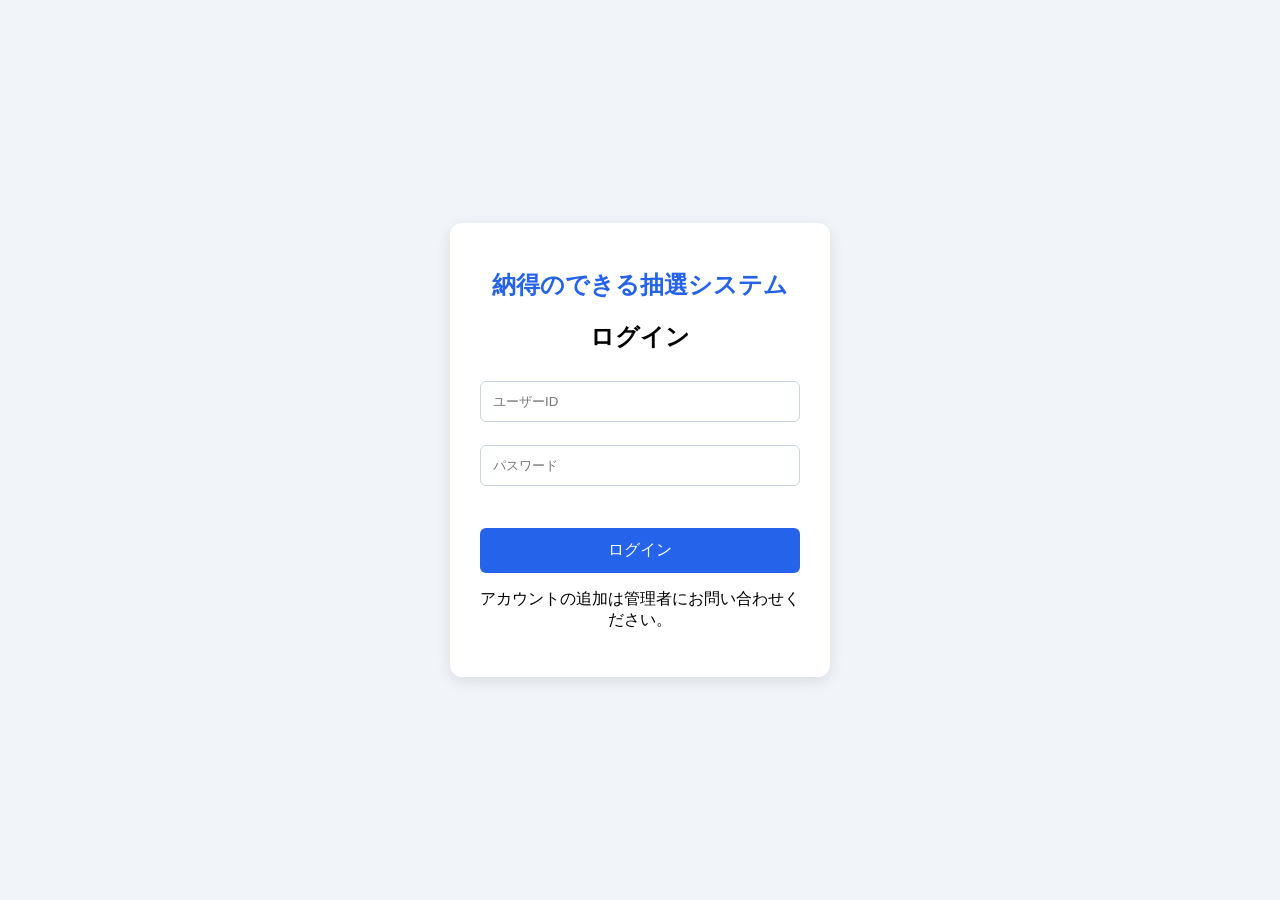
==== frontend/index.html @ e5bc6473 "Add role-based admin management screens" ====
<!DOCTYPE html>
<html lang="ja">
<head>
    <meta charset="UTF-8">
    <title>ログインページ</title>

    <style>
        body {
            font-family: sans-serif;
            background-color: #f1f5f9;
            display: flex;
            justify-content: center;
            align-items: center;
            min-height: 100vh;
            margin: 0;
        }

        .login-box {
            background-color: white;
            width: 320px;
            padding: 30px;
            border-radius: 12px;
            box-shadow: 0 4px 15px rgba(0,0,0,0.1);
            text-align: center;
        }

        h1 {
            color: #2563eb;
            font-size: 24px;
        }

        input {
            width: 100%;
            padding: 12px;
            margin: 8px 0 15px;
            box-sizing: border-box;
            border: 1px solid #cbd5e1;
            border-radius: 6px;
        }

        button {
            width: 100%;
            padding: 12px;
            background-color: #2563eb;
            color: white;
            border: none;
            border-radius: 6px;
            font-size: 16px;
            cursor: pointer;
        }

        button:hover {
            background-color: #1d4ed8;
        }

        button:disabled {
            background-color: #94a3b8;
            cursor: wait;
        }

        .error {
            color: #dc2626;
            font-size: 14px;
            min-height: 1.2em;
            margin: 0 0 10px;
        }
    </style>
</head>

<body>

    <div class="login-box">

        <h1>納得のできる抽選システム</h1>

        <h2>ログイン</h2>

        <form id="login-form">
            <input type="text"
                   id="login-id"
                   name="login_id"
                   placeholder="ユーザーID"
                   autocomplete="username"
                   required>

            <input type="password"
                   id="password"
                   name="password"
                   placeholder="パスワード"
                   autocomplete="current-password"
                   required>

            <p id="error" class="error" role="alert"></p>

            <button type="submit" id="login-button">ログイン</button>
        </form>

        <p>アカウントの追加は管理者にお問い合わせください。</p>

    </div>

    <script>
        const destination = (me) => me.role === "admin" ? "/admin.html" : "/home.html";

        // Already logged in: skip the form
        fetch("/api/me").then(async (response) => {
            if (response.ok) location.replace(destination(await response.json()));
        });

        const form = document.getElementById("login-form");
        const error = document.getElementById("error");
        const button = document.getElementById("login-button");

        form.addEventListener("submit", async (event) => {
            event.preventDefault();
            error.textContent = "";
            button.disabled = true;
            try {
                const response = await fetch("/api/login", {
                    method: "POST",
                    headers: { "Content-Type": "application/json" },
                    body: JSON.stringify({
                        login_id: document.getElementById("login-id").value,
                        password: document.getElementById("password").value,
                    }),
                });
                if (response.ok) {
                    const meResponse = await fetch("/api/me");
                    if (!meResponse.ok) throw new Error("ログイン情報を取得できませんでした");
                    location.replace(destination(await meResponse.json()));
                    return;
                }
                const body = await response.json().catch(() => ({}));
                error.textContent = typeof body.detail === "string"
                    ? body.detail
                    : "ログインに失敗しました";
            } catch {
                error.textContent = "サーバーに接続できませんでした";
            }
            button.disabled = false;
        });
    </script>

</body>
</html>
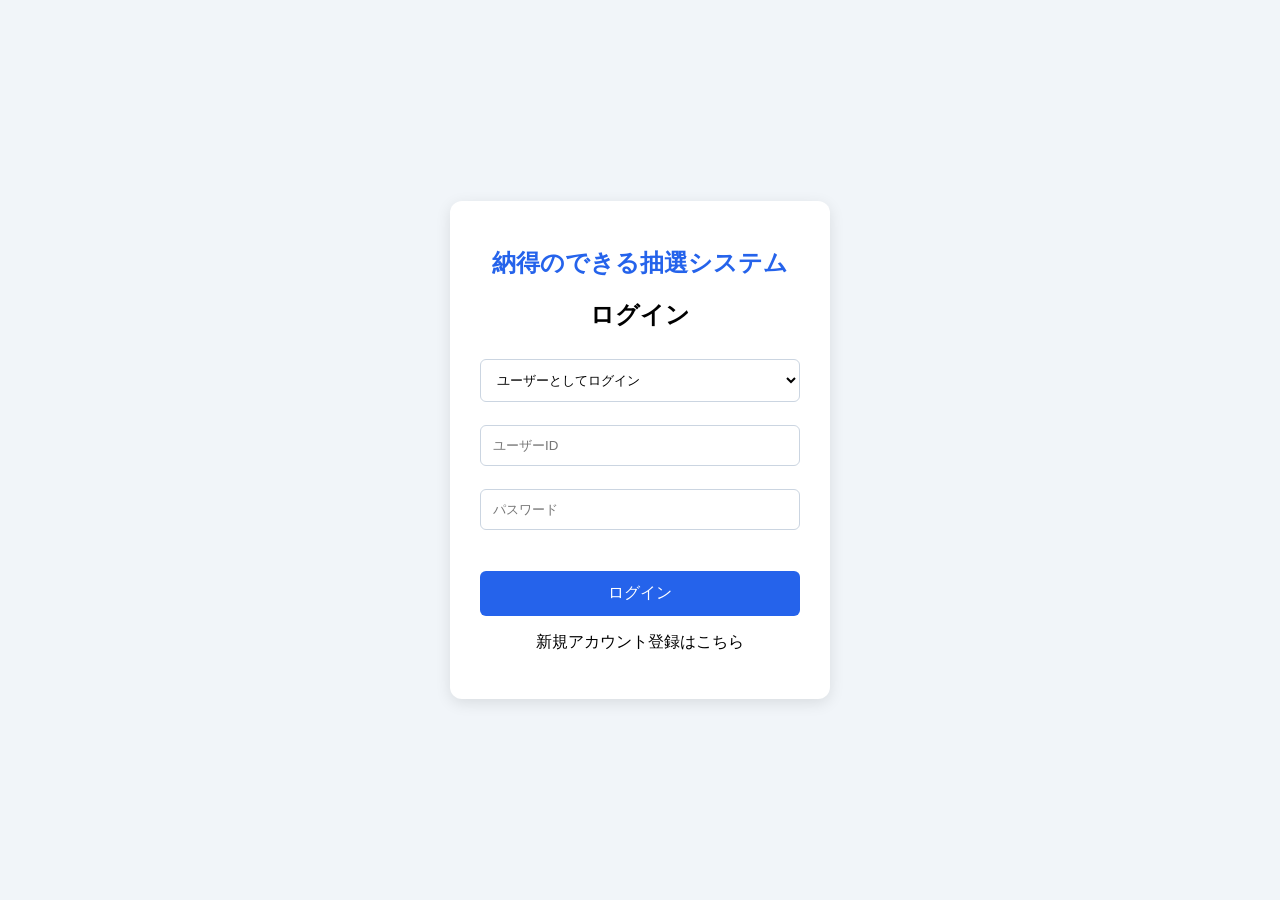
==== commit a387fc38: "Merge e7c4f73886d45cab35283e16dee71cd94962543e into 3aba3e90a8a43681ca7be328d74f28a2cfdabd09" ====
--- a/frontend/index.html
+++ b/frontend/index.html
@@ -38,6 +38,16 @@
             border-radius: 6px;
         }
 
+        select {
+            width: 100%;
+            padding: 12px;
+            margin: 8px 0 15px;
+            box-sizing: border-box;
+            border: 1px solid #cbd5e1;
+            border-radius: 6px;
+            background: white;
+        }
+
         button {
             width: 100%;
             padding: 12px;
@@ -76,6 +86,10 @@
         <h2>ログイン</h2>
 
         <form id="login-form">
+            <select id="role" name="role" aria-label="ログイン種別">
+                <option value="user">ユーザーとしてログイン</option>
+                <option value="admin">管理者としてログイン</option>
+            </select>
             <input type="text"
                    id="login-id"
                    name="login_id"
@@ -95,16 +109,19 @@
             <button type="submit" id="login-button">ログイン</button>
         </form>
 
-        <p>アカウントの追加は管理者にお問い合わせください。</p>
+        <p>新規アカウント登録はこちら</p>
 
     </div>
 
     <script>
-        const destination = (me) => me.role === "admin" ? "/admin.html" : "/home.html";
+        const destinationFor = (role) => role === "admin" ? "/admin.html" : "/home.html";
 
         // Already logged in: skip the form
         fetch("/api/me").then(async (response) => {
-            if (response.ok) location.replace(destination(await response.json()));
+            if (response.ok) {
+                const me = await response.json();
+                location.replace(destinationFor(me.role));
+            }
         });
 
         const form = document.getElementById("login-form");
@@ -122,12 +139,11 @@
                     body: JSON.stringify({
                         login_id: document.getElementById("login-id").value,
                         password: document.getElementById("password").value,
+                        role: document.getElementById("role").value,
                     }),
                 });
                 if (response.ok) {
-                    const meResponse = await fetch("/api/me");
-                    if (!meResponse.ok) throw new Error("ログイン情報を取得できませんでした");
-                    location.replace(destination(await meResponse.json()));
+                    location.replace(destinationFor(document.getElementById("role").value));
                     return;
                 }
                 const body = await response.json().catch(() => ({}));
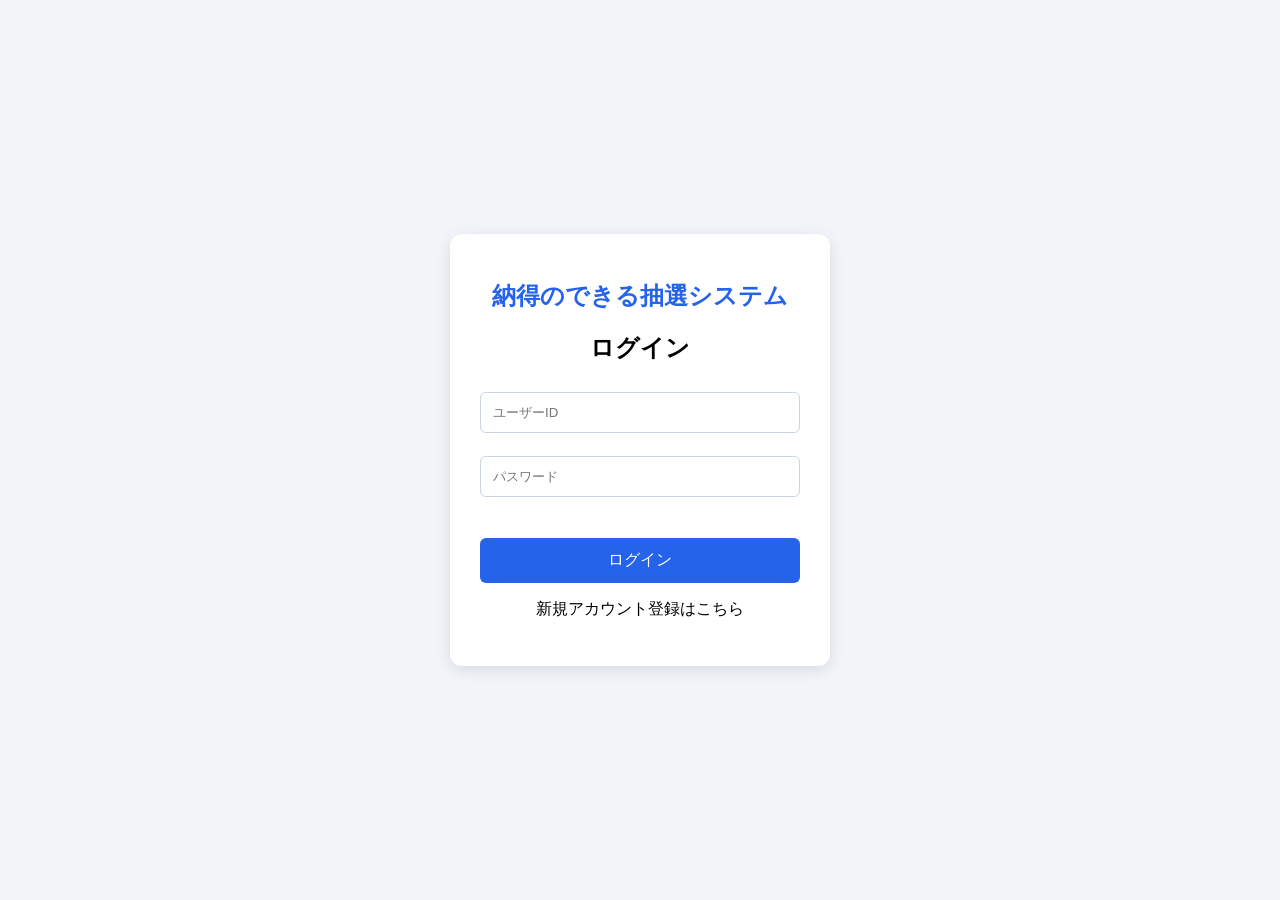
==== commit b9754e45: "changed what `make reset` does, and added better website URL logging on startup" ====
--- a/frontend/index.html
+++ b/frontend/index.html
@@ -38,16 +38,6 @@
             border-radius: 6px;
         }
 
-        select {
-            width: 100%;
-            padding: 12px;
-            margin: 8px 0 15px;
-            box-sizing: border-box;
-            border: 1px solid #cbd5e1;
-            border-radius: 6px;
-            background: white;
-        }
-
         button {
             width: 100%;
             padding: 12px;
@@ -86,10 +76,6 @@
         <h2>ログイン</h2>
 
         <form id="login-form">
-            <select id="role" name="role" aria-label="ログイン種別">
-                <option value="user">ユーザーとしてログイン</option>
-                <option value="admin">管理者としてログイン</option>
-            </select>
             <input type="text"
                    id="login-id"
                    name="login_id"
@@ -114,14 +100,11 @@
     </div>
 
     <script>
-        const destinationFor = (role) => role === "admin" ? "/admin.html" : "/home.html";
+        const HOME = "/home.html";
 
-        // Already logged in: skip the form
-        fetch("/api/me").then(async (response) => {
-            if (response.ok) {
-                const me = await response.json();
-                location.replace(destinationFor(me.role));
-            }
+        // ログイン済みならフォームを飛ばしてマイページへ
+        fetch("/api/me").then((response) => {
+            if (response.ok) location.replace(HOME);
         });
 
         const form = document.getElementById("login-form");
@@ -139,11 +122,10 @@
                     body: JSON.stringify({
                         login_id: document.getElementById("login-id").value,
                         password: document.getElementById("password").value,
-                        role: document.getElementById("role").value,
                     }),
                 });
                 if (response.ok) {
-                    location.replace(destinationFor(document.getElementById("role").value));
+                    location.replace(HOME);
                     return;
                 }
                 const body = await response.json().catch(() => ({}));
@@ -158,4 +140,4 @@
     </script>
 
 </body>
-</html>
+</html>
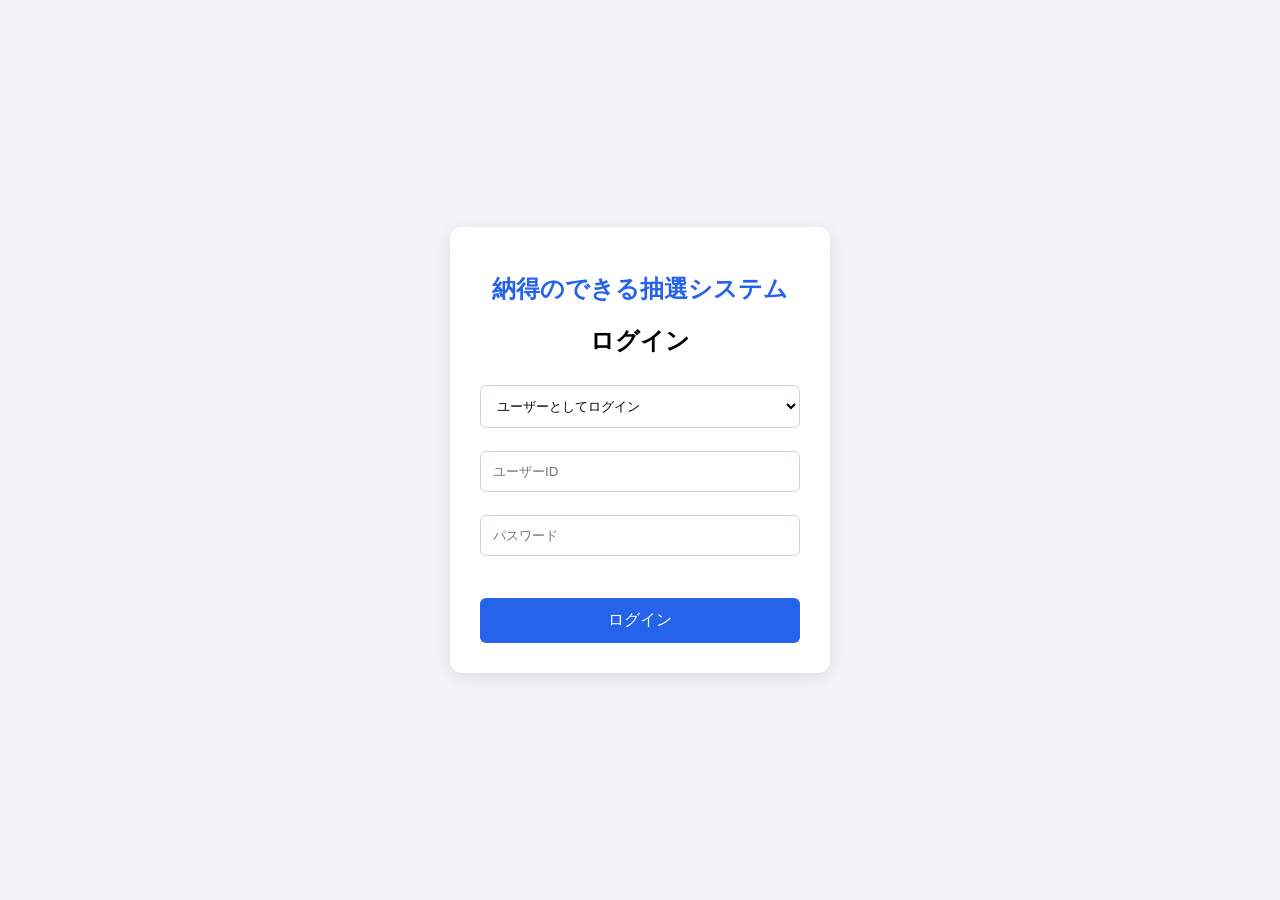
==== commit f556f7bb: "Remove signup prompt from login page" ====
--- a/frontend/index.html
+++ b/frontend/index.html
@@ -38,6 +38,16 @@
             border-radius: 6px;
         }
 
+        select {
+            width: 100%;
+            padding: 12px;
+            margin: 8px 0 15px;
+            box-sizing: border-box;
+            border: 1px solid #cbd5e1;
+            border-radius: 6px;
+            background: white;
+        }
+
         button {
             width: 100%;
             padding: 12px;
@@ -76,6 +86,10 @@
         <h2>ログイン</h2>
 
         <form id="login-form">
+            <select id="role" name="role" aria-label="ログイン種別">
+                <option value="user">ユーザーとしてログイン</option>
+                <option value="admin">管理者としてログイン</option>
+            </select>
             <input type="text"
                    id="login-id"
                    name="login_id"
@@ -95,16 +109,17 @@
             <button type="submit" id="login-button">ログイン</button>
         </form>
 
-        <p>新規アカウント登録はこちら</p>
-
     </div>
 
     <script>
-        const HOME = "/home.html";
+        const destinationFor = (role) => role === "admin" ? "/admin.html" : "/home.html";
 
-        // ログイン済みならフォームを飛ばしてマイページへ
-        fetch("/api/me").then((response) => {
-            if (response.ok) location.replace(HOME);
+        // Already logged in: skip the form
+        fetch("/api/me").then(async (response) => {
+            if (response.ok) {
+                const me = await response.json();
+                location.replace(destinationFor(me.role));
+            }
         });
 
         const form = document.getElementById("login-form");
@@ -122,10 +137,11 @@
                     body: JSON.stringify({
                         login_id: document.getElementById("login-id").value,
                         password: document.getElementById("password").value,
+                        role: document.getElementById("role").value,
                     }),
                 });
                 if (response.ok) {
-                    location.replace(HOME);
+                    location.replace(destinationFor(document.getElementById("role").value));
                     return;
                 }
                 const body = await response.json().catch(() => ({}));
@@ -140,4 +156,4 @@
     </script>
 
 </body>
-</html>+</html>
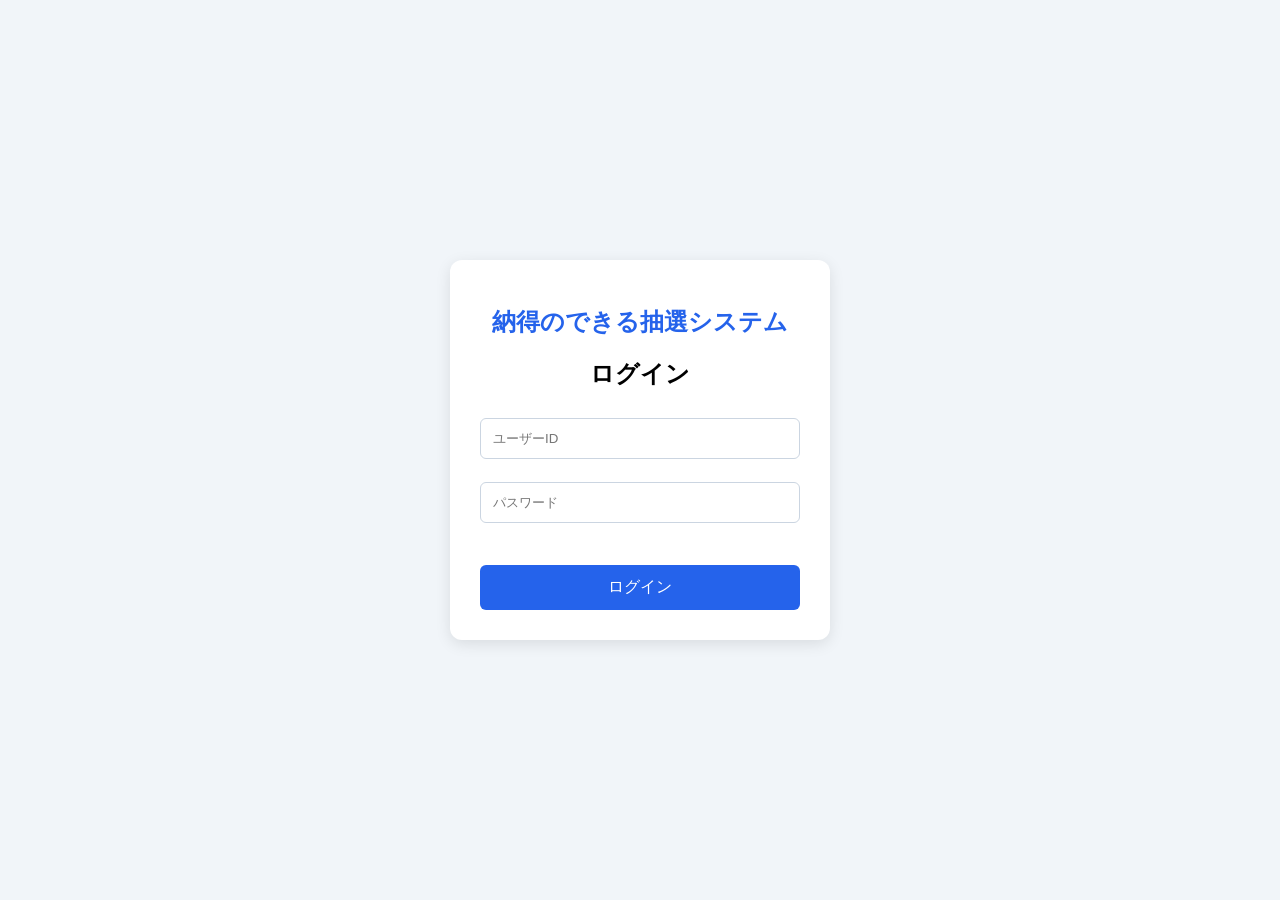
==== commit e02fdc7f: "Remove account registration note from login page" ====
--- a/frontend/index.html
+++ b/frontend/index.html
@@ -38,16 +38,6 @@
             border-radius: 6px;
         }
 
-        select {
-            width: 100%;
-            padding: 12px;
-            margin: 8px 0 15px;
-            box-sizing: border-box;
-            border: 1px solid #cbd5e1;
-            border-radius: 6px;
-            background: white;
-        }
-
         button {
             width: 100%;
             padding: 12px;
@@ -86,10 +76,6 @@
         <h2>ログイン</h2>
 
         <form id="login-form">
-            <select id="role" name="role" aria-label="ログイン種別">
-                <option value="user">ユーザーとしてログイン</option>
-                <option value="admin">管理者としてログイン</option>
-            </select>
             <input type="text"
                    id="login-id"
                    name="login_id"
@@ -112,14 +98,11 @@
     </div>
 
     <script>
-        const destinationFor = (role) => role === "admin" ? "/admin.html" : "/home.html";
+        const destination = (me) => me.role === "admin" ? "/admin.html" : "/home.html";
 
         // Already logged in: skip the form
         fetch("/api/me").then(async (response) => {
-            if (response.ok) {
-                const me = await response.json();
-                location.replace(destinationFor(me.role));
-            }
+            if (response.ok) location.replace(destination(await response.json()));
         });
 
         const form = document.getElementById("login-form");
@@ -137,11 +120,12 @@
                     body: JSON.stringify({
                         login_id: document.getElementById("login-id").value,
                         password: document.getElementById("password").value,
-                        role: document.getElementById("role").value,
                     }),
                 });
                 if (response.ok) {
-                    location.replace(destinationFor(document.getElementById("role").value));
+                    const meResponse = await fetch("/api/me");
+                    if (!meResponse.ok) throw new Error("ログイン情報を取得できませんでした");
+                    location.replace(destination(await meResponse.json()));
                     return;
                 }
                 const body = await response.json().catch(() => ({}));
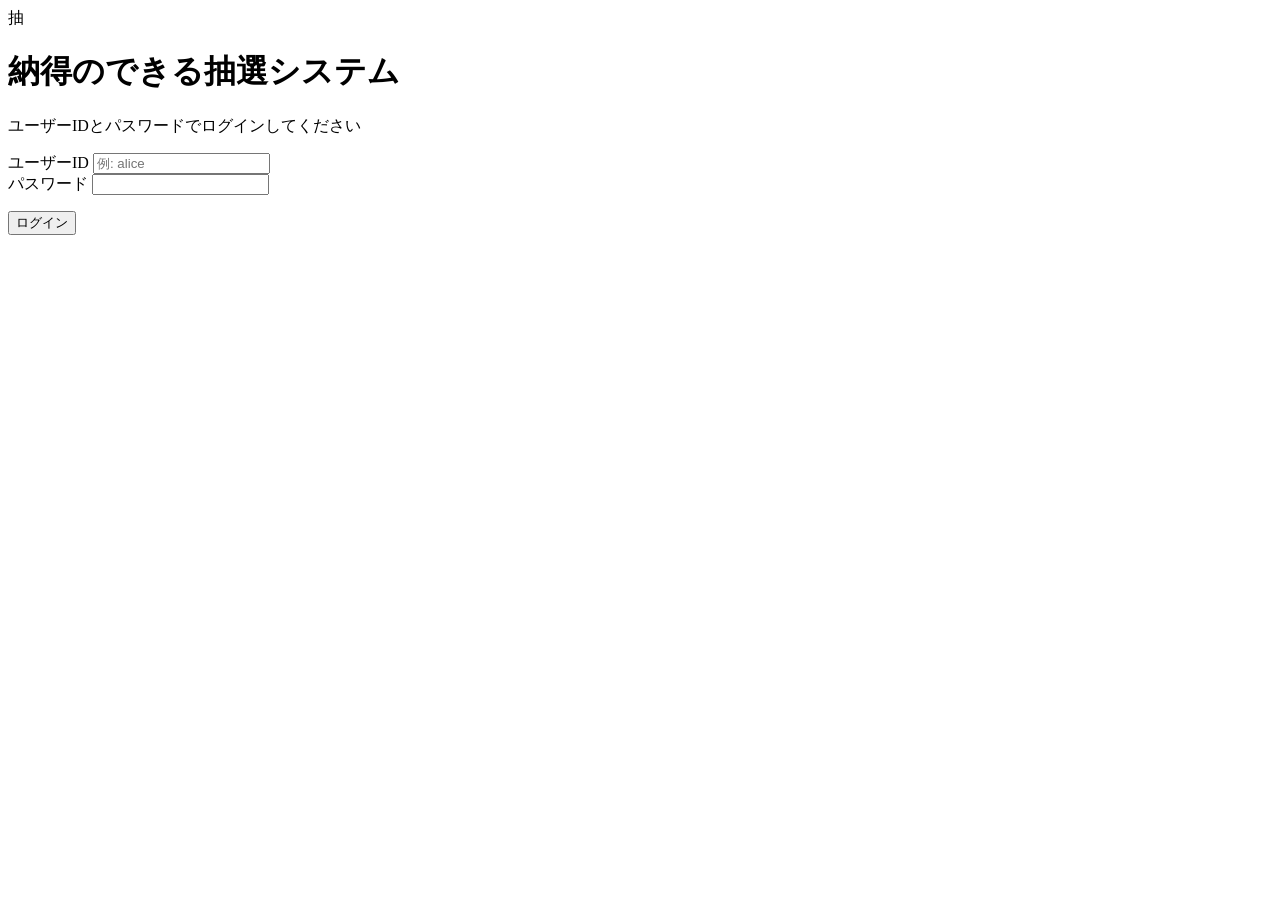
==== commit 240aa4f5: "user and task de/activate" ====
--- a/frontend/index.html
+++ b/frontend/index.html
@@ -2,105 +2,52 @@
 <html lang="ja">
 <head>
     <meta charset="UTF-8">
-    <title>ログインページ</title>
-
-    <style>
-        body {
-            font-family: sans-serif;
-            background-color: #f1f5f9;
-            display: flex;
-            justify-content: center;
-            align-items: center;
-            min-height: 100vh;
-            margin: 0;
-        }
-
-        .login-box {
-            background-color: white;
-            width: 320px;
-            padding: 30px;
-            border-radius: 12px;
-            box-shadow: 0 4px 15px rgba(0,0,0,0.1);
-            text-align: center;
-        }
-
-        h1 {
-            color: #2563eb;
-            font-size: 24px;
-        }
-
-        input {
-            width: 100%;
-            padding: 12px;
-            margin: 8px 0 15px;
-            box-sizing: border-box;
-            border: 1px solid #cbd5e1;
-            border-radius: 6px;
-        }
-
-        button {
-            width: 100%;
-            padding: 12px;
-            background-color: #2563eb;
-            color: white;
-            border: none;
-            border-radius: 6px;
-            font-size: 16px;
-            cursor: pointer;
-        }
-
-        button:hover {
-            background-color: #1d4ed8;
-        }
-
-        button:disabled {
-            background-color: #94a3b8;
-            cursor: wait;
-        }
-
-        .error {
-            color: #dc2626;
-            font-size: 14px;
-            min-height: 1.2em;
-            margin: 0 0 10px;
-        }
-    </style>
+    <meta name="viewport" content="width=device-width, initial-scale=1">
+    <title>ログイン | 納得のできる抽選システム</title>
+    <link rel="stylesheet" href="/style.css">
 </head>
 
-<body>
+<body class="auth-page">
 
-    <div class="login-box">
-
-        <h1>納得のできる抽選システム</h1>
-
-        <h2>ログイン</h2>
+    <main class="auth-card">
+        <div class="auth-brand">
+            <div class="brand-mark">抽</div>
+            <div>
+                <h1>納得のできる抽選システム</h1>
+                <p>ユーザーIDとパスワードでログインしてください</p>
+            </div>
+        </div>
 
         <form id="login-form">
-            <input type="text"
-                   id="login-id"
-                   name="login_id"
-                   placeholder="ユーザーID"
-                   autocomplete="username"
-                   required>
+            <div class="field">
+                <label for="login-id">ユーザーID</label>
+                <input type="text"
+                       id="login-id"
+                       name="login_id"
+                       placeholder="例: alice"
+                       autocomplete="username"
+                       required>
+            </div>
 
-            <input type="password"
-                   id="password"
-                   name="password"
-                   placeholder="パスワード"
-                   autocomplete="current-password"
-                   required>
+            <div class="field">
+                <label for="password">パスワード</label>
+                <input type="password"
+                       id="password"
+                       name="password"
+                       autocomplete="current-password"
+                       required>
+            </div>
 
-            <p id="error" class="error" role="alert"></p>
+            <p id="error" class="form-error" role="alert"></p>
 
-            <button type="submit" id="login-button">ログイン</button>
+            <button type="submit" id="login-button" class="primary-btn block-btn">ログイン</button>
         </form>
-
-    </div>
+    </main>
 
     <script>
         const destination = (me) => me.role === "admin" ? "/admin.html" : "/home.html";
 
-        // Already logged in: skip the form
+        // ログイン済みならフォームを飛ばして、管理者ページまたはマイページへ
         fetch("/api/me").then(async (response) => {
             if (response.ok) location.replace(destination(await response.json()));
         });
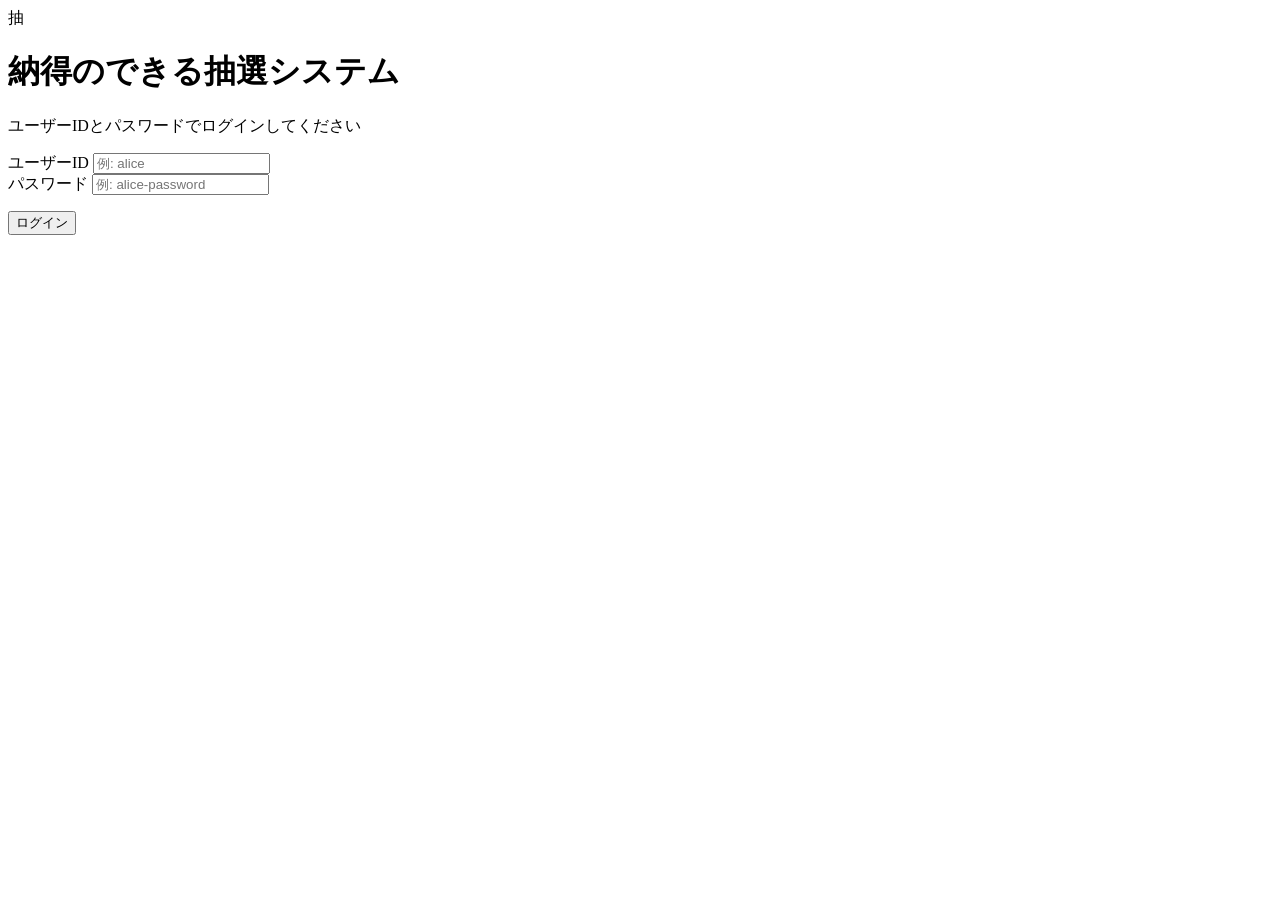
==== commit 6c366a38: "added tests" ====
--- a/frontend/index.html
+++ b/frontend/index.html
@@ -34,6 +34,7 @@
                 <input type="password"
                        id="password"
                        name="password"
+                       placeholder="例: alice-password"
                        autocomplete="current-password"
                        required>
             </div>
